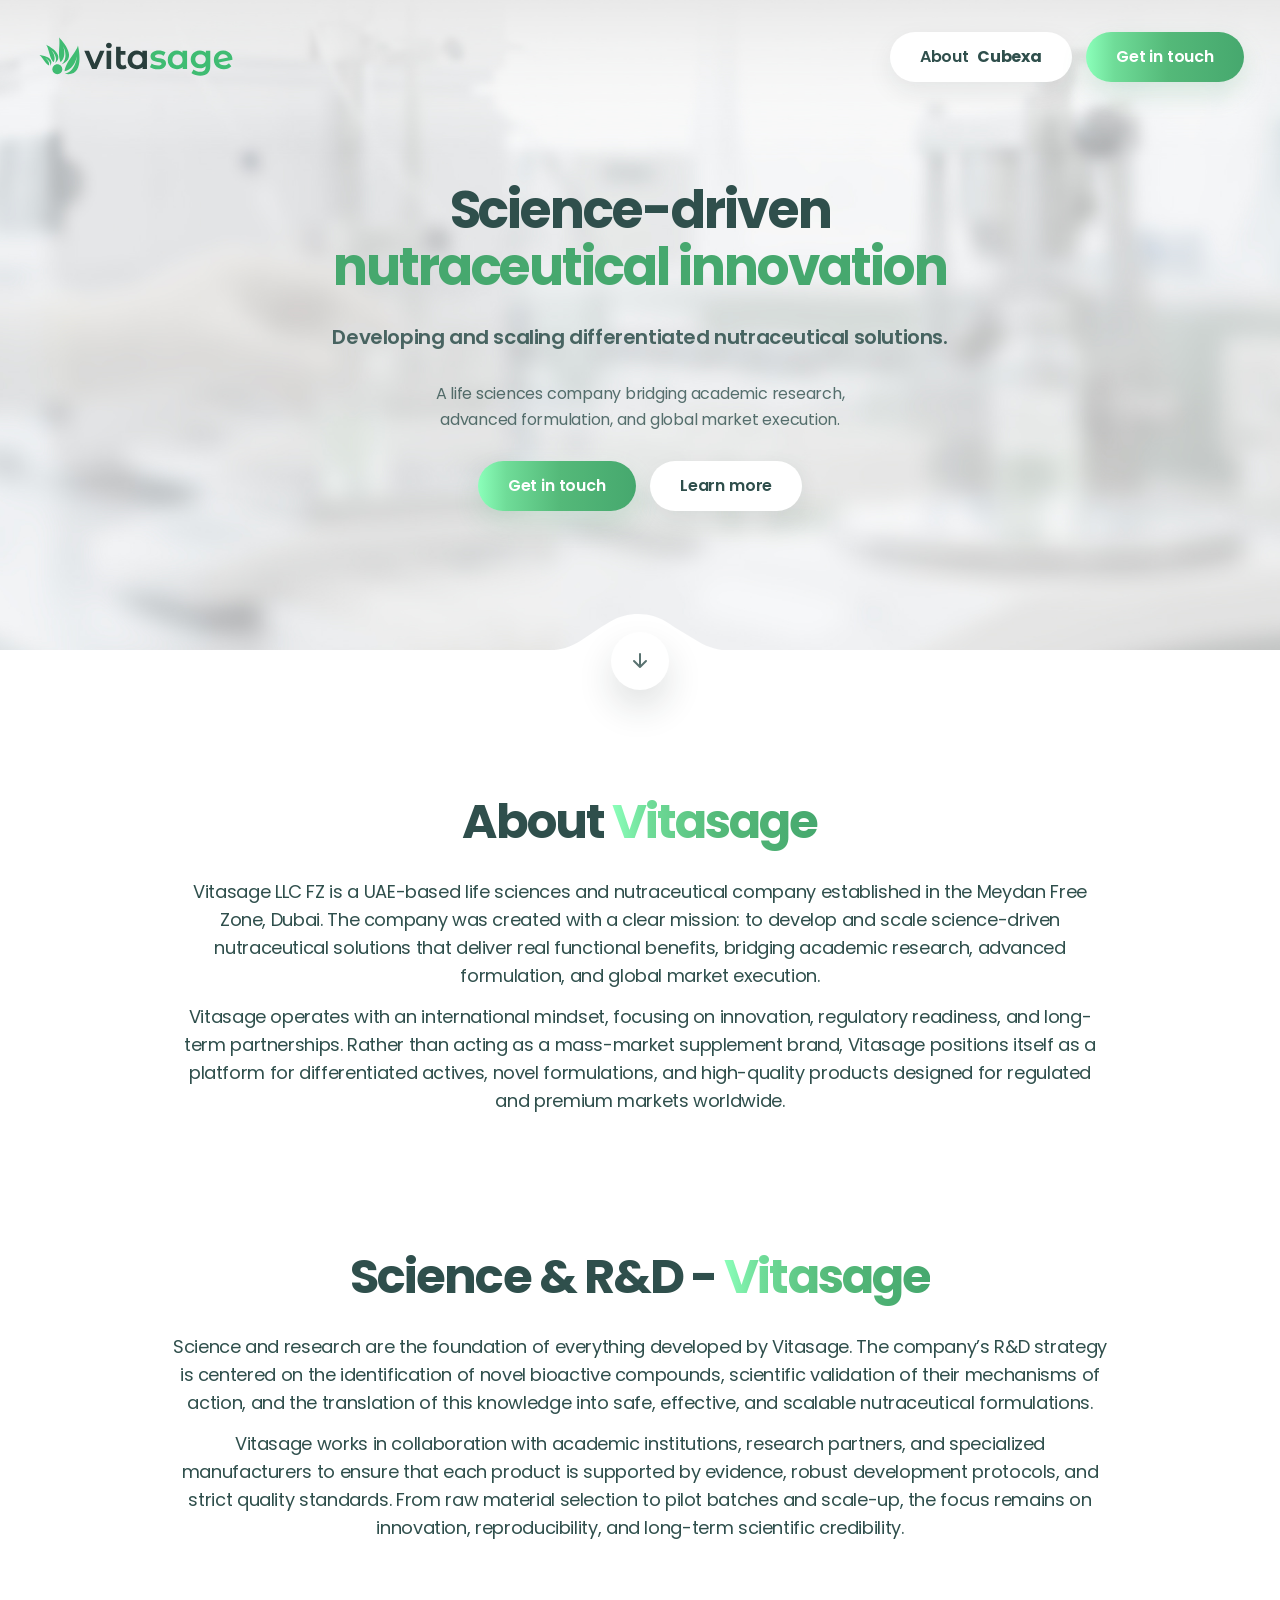
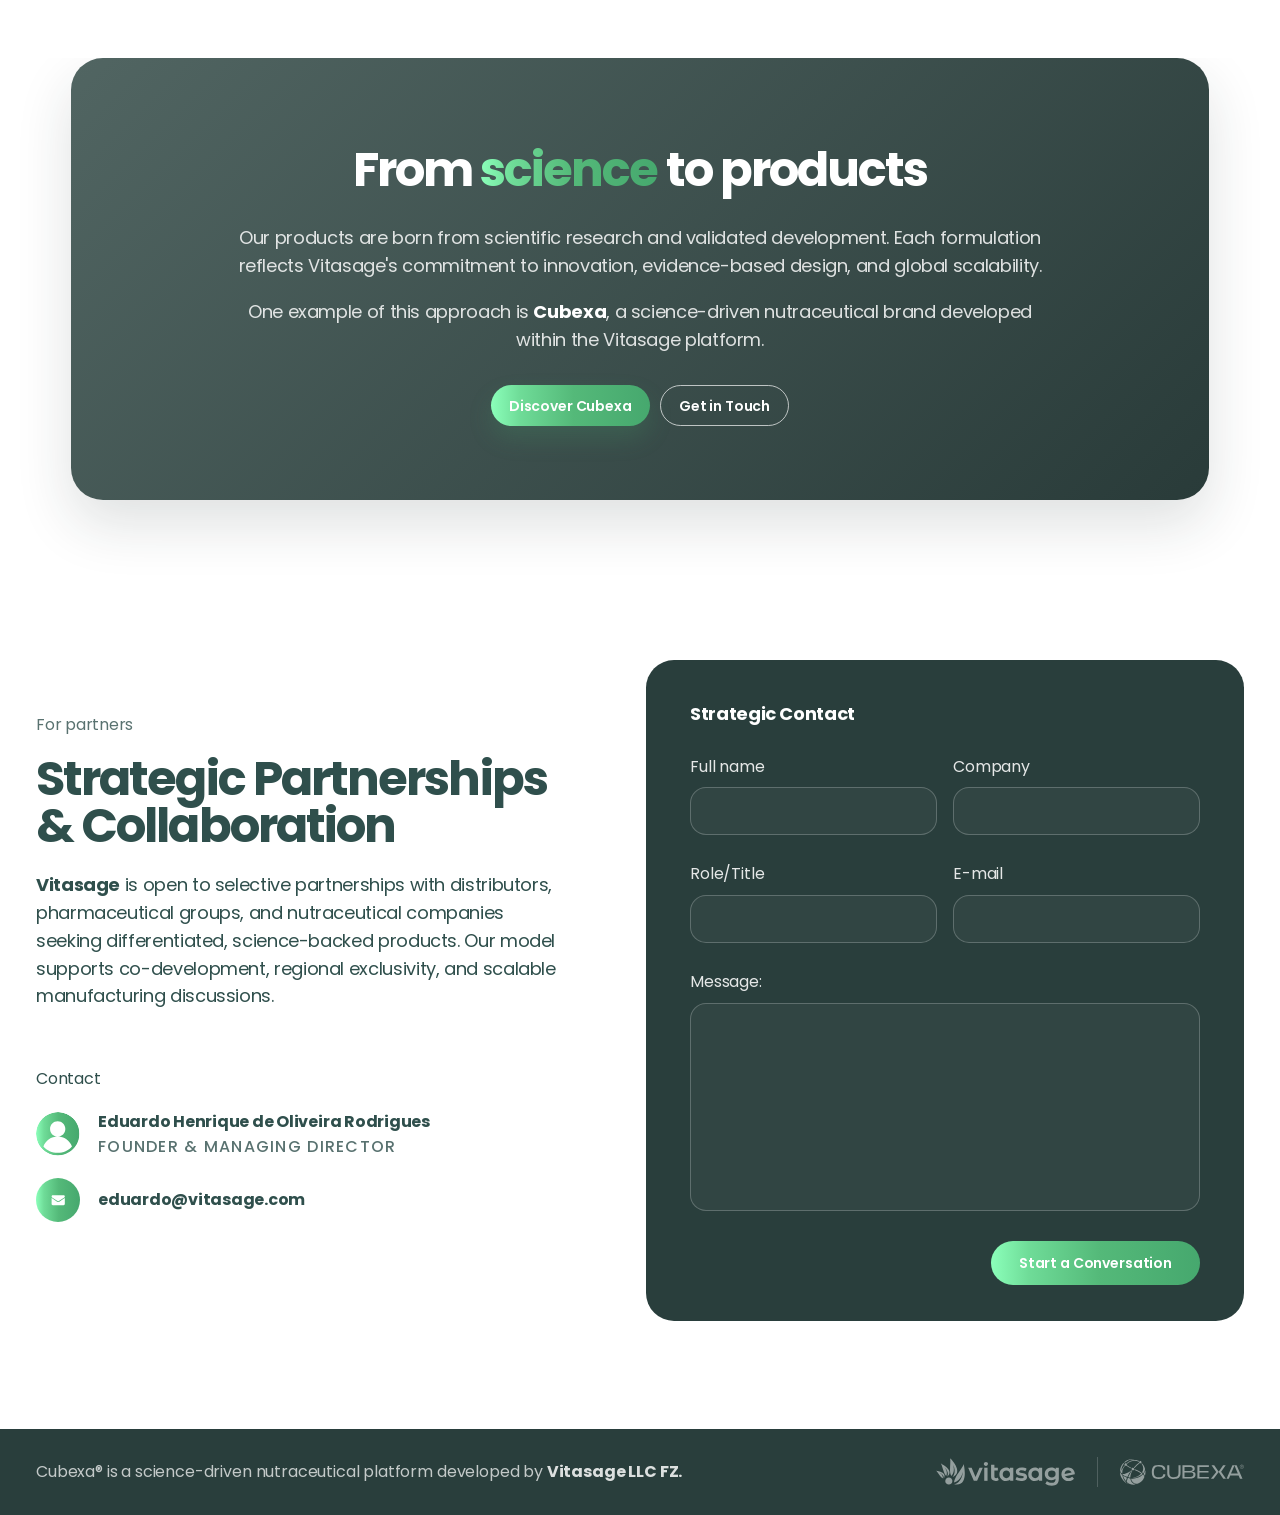
==== index2.html @ df8a6ce2 "primeiro commit" ====
<!DOCTYPE html>
<html lang="en">
  <head>
    <meta charset="UTF-8" />
    <meta name="viewport" content="width=device-width, initial-scale=1.0" />
    <title>Vitasage | Science-driven nutraceutical innovation</title>
    <link rel="preconnect" href="https://fonts.googleapis.com" />
    <link rel="preconnect" href="https://fonts.gstatic.com" crossorigin />
    <link
      href="https://fonts.googleapis.com/css2?family=Poppins:wght@400;500;600;700&display=swap"
      rel="stylesheet"
    />
    <link rel="icon" type="image/png" href="IMG/favicon.png" />
    <link rel="stylesheet" href="styles2.css" />
  </head>
  <body>
    <header class="site-header container">
      <a class="brand" href="#" aria-label="Vitasage home">
        <img src="IMG/logo-vita-sage.svg" alt="Vitasage logo" />
      </a>

      <nav class="header-actions" aria-label="Primary navigation">
        <a class="button-pill button-pill--ghost" href="index.html">
          About&nbsp;<strong class="button-pill__strong--inline">Cubexa</strong>
        </a>
        <a class="button-pill button-pill--solid" href="#contact">Get in touch</a>
      </nav>
    </header>

    <main>
      <section class="hero-section" aria-labelledby="hero-title">
        <div class="hero-section__backdrop" aria-hidden="true"></div>

        <div class="hero-content container">
          <div class="hero-copy">
            <h1 class="hero-title" id="hero-title">
              <span class="hero-title__line">Science-driven</span>
              <span class="hero-title__line hero-title__line--gradient">
                nutraceutical innovation
              </span>
            </h1>

            <p class="hero-description">
              Developing and scaling differentiated nutraceutical solutions.
            </p>

            <p class="hero-secondary">
              A life sciences company bridging academic research,
              <br class="hero-secondary__break" />
              advanced formulation, and global market execution.
            </p>

            <div class="hero-actions">
              <a class="button-pill button-pill--solid" href="#contact">
                Get in touch
              </a>
              <a class="button-pill button-pill--ghost" href="#about">
                Learn more
              </a>
            </div>
          </div>
        </div>

      </section>

      <section class="about-section" id="about" aria-labelledby="about-title">
        <div class="hero-divider" aria-hidden="true">
          <div class="hero-divider__circle">
            <svg
              class="hero-divider__arrow"
              viewBox="0 0 24 24"
              fill="none"
              xmlns="http://www.w3.org/2000/svg"
            >
              <path
                d="M12 5V18M12 18L6 12M12 18L18 12"
                stroke="currentColor"
                stroke-width="2"
                stroke-linecap="round"
                stroke-linejoin="round"
              />
            </svg>
          </div>
        </div>

        <div class="about-section__inner container">
          <article class="about-section__group">
            <h2 class="section-title" id="about-title">
              About <span class="text-gradient">Vitasage</span>
            </h2>

            <div class="section-copy">
              <p>
                Vitasage LLC FZ is a UAE-based life sciences and nutraceutical
                company established in the Meydan Free Zone, Dubai. The company
                was created with a clear mission: to develop and scale
                science-driven nutraceutical solutions that deliver real
                functional benefits, bridging academic research, advanced
                formulation, and global market execution.
              </p>

              <p>
                Vitasage operates with an international mindset, focusing on
                innovation, regulatory readiness, and long-term partnerships.
                Rather than acting as a mass-market supplement brand, Vitasage
                positions itself as a platform for differentiated actives,
                novel formulations, and high-quality products designed for
                regulated and premium markets worldwide.
              </p>
            </div>
          </article>

          <article
            class="about-section__group"
            id="learn-more"
            aria-labelledby="science-title"
          >
            <h2 class="section-title" id="science-title">
              Science &amp; R&amp;D - <span class="text-gradient">Vitasage</span>
            </h2>

            <div class="section-copy">
              <p>
                Science and research are the foundation of everything developed
                by Vitasage. The company’s R&amp;D strategy is centered on the
                identification of novel bioactive compounds, scientific
                validation of their mechanisms of action, and the translation
                of this knowledge into safe, effective, and scalable
                nutraceutical formulations.
              </p>

              <p>
                Vitasage works in collaboration with academic institutions,
                research partners, and specialized manufacturers to ensure that
                each product is supported by evidence, robust development
                protocols, and strict quality standards. From raw material
                selection to pilot batches and scale-up, the focus remains on
                innovation, reproducibility, and long-term scientific
                credibility.
              </p>
            </div>
          </article>
        </div>
      </section>

      <section class="products-section" aria-labelledby="products-title">
        <div class="products-section__inner container">
          <article class="products-card">
            <h2 class="products-card__title" id="products-title">
              From <span class="text-gradient">science</span> to products
            </h2>

            <div class="products-card__copy">
              <p>
                Our products are born from scientific research and validated
                development. Each formulation reflects Vitasage's commitment to
                innovation, evidence-based design, and global scalability.
              </p>

              <p>
                One example of this approach is <strong>Cubexa</strong>, a
                science-driven nutraceutical brand developed within the
                Vitasage platform.
              </p>
            </div>

            <div class="products-card__actions">
              <a
                class="button-pill button-pill--card-solid"
                href="index.html"
              >
                Discover Cubexa
              </a>
              <a class="button-pill button-pill--card-outline" href="#contact">
                Get in Touch
              </a>
            </div>
          </article>
        </div>
      </section>

      <section class="contact2-section" id="contact" aria-labelledby="contact2-title">
        <div class="contact2-grid container">
          <div class="contact2-copy">
            <p class="contact2-tagline">For partners</p>

            <h2 class="contact2-title" id="contact2-title">
              Strategic Partnerships
              <br />
              &amp; Collaboration
            </h2>

            <p class="contact2-description">
              <strong>Vitasage</strong> is open to selective partnerships with
              distributors, pharmaceutical groups, and nutraceutical companies
              seeking differentiated, science-backed products. Our model
              supports co-development, regional exclusivity, and scalable
              manufacturing discussions.
            </p>

            <div class="contact2-details">
              <p class="contact2-label">Contact</p>

              <div class="contact2-detail">
                <span
                  class="contact2-detail__icon contact2-detail__icon--person"
                  aria-hidden="true"
                ></span>

                <div class="contact2-detail__content">
                  <strong>Eduardo Henrique de Oliveira Rodrigues</strong>
                  <span>Founder &amp; Managing Director</span>
                </div>
              </div>

              <div class="contact2-detail">
                <span
                  class="contact2-detail__icon contact2-detail__icon--mail"
                  aria-hidden="true"
                ></span>

                <div class="contact2-detail__content">
                  <strong>eduardo@vitasage.com</strong>
                </div>
              </div>
            </div>
          </div>

          <article class="contact2-card">
            <h3 class="contact2-card__title">Strategic Contact</h3>

            <form class="contact2-form" action="#" method="post">
              <div class="contact2-form__field">
                <label for="contact2-full-name">Full name</label>
                <input
                  id="contact2-full-name"
                  name="full-name"
                  type="text"
                />
              </div>

              <div class="contact2-form__field">
                <label for="contact2-company">Company</label>
                <input id="contact2-company" name="company" type="text" />
              </div>

              <div class="contact2-form__field">
                <label for="contact2-role">Role/Title</label>
                <input id="contact2-role" name="role" type="text" />
              </div>

              <div class="contact2-form__field">
                <label for="contact2-email">E-mail</label>
                <input id="contact2-email" name="email" type="email" />
              </div>

              <div class="contact2-form__field contact2-form__field--full">
                <label for="contact2-message">Message:</label>
                <textarea id="contact2-message" name="message"></textarea>
              </div>

              <div class="contact2-form__actions">
                <button class="contact2-form__button" type="submit">
                  Start a Conversation
                </button>
              </div>
            </form>
          </article>
        </div>
      </section>
    </main>

    <footer class="footer2-section">
      <div class="footer2-inner container">
        <p class="footer2-copy">
          Cubexa&reg; is a science-driven nutraceutical platform developed by
          <strong>Vitasage LLC FZ.</strong>
        </p>

        <div class="footer2-logos" aria-label="Brand logos">
          <img
            src="IMG/logo-footer1.svg"
            alt="Vitasage logo"
            class="footer2-logo footer2-logo--vitasage"
          />
          <span class="footer2-logos__divider" aria-hidden="true"></span>
          <img
            src="IMG/logo-footer2.svg"
            alt="Cubexa logo"
            class="footer2-logo footer2-logo--cubexa"
          />
        </div>
      </div>
    </footer>
  </body>
</html>
---- styles2.css ----
:root {
  --font-base: "Poppins", sans-serif;
  --hero-gradient: linear-gradient(
    90deg,
    #8bffba 0%,
    #6fdc98 18%,
    #54b979 52%,
    #46a86e 100%
  );
  --color-bg: #f7f7f3;
  --color-surface: rgba(255, 255, 255, 0.94);
  --color-surface-strong: #ffffff;
  --color-text: #2f4f4c;
  --color-text-muted: rgba(47, 79, 76, 0.86);
  --color-text-soft: rgba(47, 79, 76, 0.8);
  --color-border: #dde2dd;
  --color-shadow: rgba(27, 43, 40, 0.14);
  --size-title: 52px;
  --size-section-title: 48px;
  --size-section-copy: 18px;
  --size-card-title: 48px;
  --size-card-copy: 18px;
  --size-card-button: 14px;
  --size-contact-title: 48px;
  --size-contact-copy: 18px;
  --size-contact-tagline: 16px;
  --size-footer-copy: 16px;
  --size-body-lg: 20px;
  --size-body-sm: 16px;
  --size-button: 16px;
  --section-copy-width: 940px;
  --section-gap: 136px;
  --card-copy-width: 820px;
  --card-radius: 32px;
  --container-width: 1440px;
  --radius-pill: 999px;
  --shadow-focus: 0 0 0 4px rgba(139, 255, 186, 0.28);
}

*,
*::before,
*::after {
  box-sizing: border-box;
}

html {
  scroll-behavior: smooth;
}

body {
  margin: 0;
  min-width: 320px;
  background: var(--color-bg);
  color: var(--color-text);
  font-family: var(--font-base);
  text-rendering: optimizeLegibility;
}

img {
  display: block;
  max-width: 100%;
}

a {
  color: inherit;
  text-decoration: none;
}

h1,
h2,
p {
  margin: 0;
}

.container {
  width: min(var(--container-width), calc(100% - 72px));
  margin: 0 auto;
}

.site-header {
  position: absolute;
  inset: 0 0 auto;
  z-index: 3;
  display: flex;
  align-items: center;
  justify-content: space-between;
  gap: 32px;
  padding-top: 32px;
}

.brand {
  display: inline-flex;
  align-items: center;
  flex-shrink: 0;
}

.brand img {
  width: 200px;
  height: auto;
}

.header-actions,
.hero-actions {
  display: flex;
  align-items: center;
  gap: 14px;
}

.button-pill {
  display: inline-flex;
  align-items: center;
  justify-content: center;
  min-height: 50px;
  padding: 0 30px;
  border: 1.5px solid transparent;
  border-radius: var(--radius-pill);
  overflow: hidden;
  font-size: var(--size-button);
  font-weight: 600;
  line-height: 1;
  letter-spacing: -0.01em;
  transition:
    transform 180ms ease,
    box-shadow 180ms ease,
    border-color 180ms ease,
    background-color 180ms ease;
}

.button-pill strong {
  margin-left: 0.25em;
  font-weight: 700;
}

.button-pill__strong--inline {
  margin-left: 0;
}

.button-pill:hover {
  transform: translateY(-1px);
}

.button-pill:focus-visible,
.brand:focus-visible {
  outline: none;
  box-shadow: var(--shadow-focus);
}

.button-pill--ghost {
  background: var(--color-surface-strong);
  border: none;
  color: var(--color-text);
  box-shadow: 0 10px 26px rgba(27, 43, 40, 0.08);
}

.button-pill--solid {
  border: none;
  background: var(--hero-gradient);
  color: #ffffff;
  box-shadow: 0 12px 26px rgba(70, 168, 110, 0.18);
}

.text-gradient {
  background: var(--hero-gradient);
  background-clip: text;
  -webkit-background-clip: text;
  color: transparent;
  -webkit-text-fill-color: transparent;
}

.hero-title__line--gradient {
  color: #46a86e;
  -webkit-text-fill-color: #46a86e;
}

.hero-section {
  position: relative;
  display: flex;
  align-items: center;
  height: min(100vh, 650px);
  max-height: 650px;
  padding: 156px 0 112px;
  overflow: hidden;
  isolation: isolate;
  background: var(--color-bg);
}

.hero-section__backdrop {
  position: absolute;
  inset: 0;
  z-index: 0;
  background: url("IMG/bg-hero-2.jpg") center center / cover no-repeat;
  transform: scale(1.02);
}

.hero-content {
  width: 100%;
  position: relative;
  z-index: 1;
  display: grid;
  place-items: center;
}

.hero-copy {
  width: min(100%, 860px);
  display: grid;
  justify-items: center;
  gap: 28px;
  text-align: center;
}

.hero-title {
  display: grid;
  gap: 4px;
  font-size: var(--size-title);
  font-weight: 700;
  line-height: 1.03;
  letter-spacing: -0.04em;
  color: var(--color-text);
}

.hero-title__line {
  display: block;
}

.hero-description {
  max-width: 760px;
  font-size: var(--size-body-lg);
  font-weight: 600;
  line-height: 1.55;
  letter-spacing: -0.02em;
  color: var(--color-text-muted);
}

.hero-secondary {
  max-width: 720px;
  font-size: var(--size-body-sm);
  font-weight: 400;
  line-height: 1.65;
  letter-spacing: -0.015em;
  color: var(--color-text-soft);
}

.hero-secondary__break {
  display: inline;
}

.hero-divider {
  position: absolute;
  top: 0;
  left: 50%;
  width: 234px;
  height: 110px;
  z-index: 2;
  background: url("IMG/divider.svg") center / 100% 100% no-repeat;
  transform: translateX(-50%) translateY(-46px);
  pointer-events: none;
}

.hero-divider__circle {
  position: absolute;
  top: 28px;
  left: 50%;
  display: grid;
  place-items: center;
  width: 58px;
  height: 58px;
  border-radius: 50%;
  background: var(--color-surface-strong);
  color: rgba(47, 79, 76, 0.8);
  box-shadow: 0 18px 36px rgba(27, 43, 40, 0.14);
  transform: translateX(-50%);
  animation: hero-divider-float 3.6s ease-in-out infinite;
  pointer-events: auto;
}

.hero-divider__arrow {
  width: 24px;
  height: 24px;
  animation: hero-divider-arrow 3.6s ease-in-out infinite;
}

@keyframes hero-divider-float {
  0%,
  100% {
    transform: translateX(-50%) translateY(0);
    box-shadow: 0 14px 34px rgba(27, 43, 40, 0.12);
  }

  50% {
    transform: translateX(-50%) translateY(4px);
    box-shadow: 0 18px 38px rgba(27, 43, 40, 0.16);
  }
}

@keyframes hero-divider-arrow {
  0%,
  100% {
    transform: translateY(0);
    opacity: 1;
  }

  50% {
    transform: translateY(2px);
    opacity: 0.84;
  }
}

@media (prefers-reduced-motion: reduce) {
  .hero-divider__circle,
  .hero-divider__arrow {
    animation: none;
  }
}

.about-section {
  position: relative;
  background: #ffffff;
}

.about-section__inner {
  display: grid;
  gap: var(--section-gap);
  padding-top: 146px;
  padding-bottom: 116px;
}

.about-section__group {
  display: grid;
  justify-items: center;
  gap: 30px;
  text-align: center;
}

.section-title {
  font-size: var(--size-section-title);
  font-weight: 700;
  line-height: 1.08;
  letter-spacing: -0.04em;
  color: var(--color-text);
}

.section-copy {
  width: min(100%, var(--section-copy-width));
  display: grid;
  gap: 14px;
}

.section-copy p {
  font-size: var(--size-section-copy);
  font-weight: 400;
  line-height: 1.55;
  letter-spacing: -0.02em;
  color: var(--color-text);
}

.products-section {
  background: #ffffff;
  padding: 0 0 120px;
}

.products-section__inner {
  display: flex;
  justify-content: center;
}

.products-card {
  width: min(100%, 1138px);
  display: grid;
  justify-items: center;
  gap: 28px;
  padding: 86px 72px 74px;
  border-radius: var(--card-radius);
  background: linear-gradient(135deg, #516562 0%, #293b39 100%);
  box-shadow: 0 24px 56px rgba(27, 43, 40, 0.14);
  text-align: center;
}

.products-card__title {
  font-size: var(--size-card-title);
  font-weight: 700;
  line-height: 1.08;
  letter-spacing: -0.04em;
  color: #ffffff;
}

.products-card__copy {
  width: min(100%, var(--card-copy-width));
  display: grid;
  gap: 18px;
}

.products-card__copy p {
  font-size: var(--size-card-copy);
  font-weight: 400;
  line-height: 1.55;
  letter-spacing: -0.02em;
  color: rgba(255, 255, 255, 0.84);
}

.products-card__copy strong {
  font-weight: 700;
  color: #ffffff;
}

.products-card__actions {
  display: flex;
  align-items: center;
  justify-content: center;
  gap: 10px;
  margin-top: 4px;
}

.button-pill--card-solid,
.button-pill--card-outline {
  min-height: 41px;
  padding: 0 18px;
  font-size: var(--size-card-button);
  font-weight: 600;
}

.button-pill--card-solid {
  border: none;
  background: var(--hero-gradient);
  color: #ffffff;
  box-shadow: 0 12px 24px rgba(70, 168, 110, 0.2);
}

.button-pill--card-outline {
  border: 1px solid rgba(255, 255, 255, 0.68);
  background: transparent;
  color: #ffffff;
  box-shadow: none;
}

.contact2-section {
  background: #ffffff;
  padding: 40px 0 0;
}

.contact2-grid {
  display: grid;
  grid-template-columns: minmax(340px, 0.9fr) minmax(420px, 1fr);
  align-items: start;
  gap: 72px;
  padding-bottom: 108px;
}

.contact2-copy {
  max-width: 560px;
  padding-top: 54px;
}

.contact2-tagline {
  margin-bottom: 18px;
  color: var(--color-text-soft);
  font-size: var(--size-contact-tagline);
  font-weight: 400;
  line-height: 1.4;
  letter-spacing: -0.015em;
}

.contact2-title {
  color: var(--color-text);
  font-size: var(--size-contact-title);
  font-weight: 700;
  line-height: 0.98;
  letter-spacing: -0.04em;
}

.contact2-description {
  margin-top: 22px;
  font-size: var(--size-contact-copy);
  font-weight: 400;
  line-height: 1.55;
  letter-spacing: -0.02em;
  color: var(--color-text);
}

.contact2-description strong {
  font-weight: 700;
}

.contact2-details {
  display: grid;
  gap: 20px;
  margin-top: 58px;
}

.contact2-label {
  color: var(--color-text);
  font-size: var(--size-contact-tagline);
  font-weight: 400;
  line-height: 1.4;
  letter-spacing: -0.015em;
}

.contact2-detail {
  display: flex;
  align-items: center;
  gap: 18px;
}

.contact2-detail__icon {
  position: relative;
  width: 44px;
  height: 44px;
  flex: 0 0 auto;
  border-radius: 50%;
  background: var(--hero-gradient);
  mask-position: center;
  mask-repeat: no-repeat;
  mask-size: contain;
  -webkit-mask-position: center;
  -webkit-mask-repeat: no-repeat;
  -webkit-mask-size: contain;
}

.contact2-detail__icon--person {
  mask-image: url("IMG/icon5.svg");
  -webkit-mask-image: url("IMG/icon5.svg");
}

.contact2-detail__icon--mail {
  mask-image: none;
  -webkit-mask-image: none;
}

.contact2-detail__icon--mail::before {
  content: "";
  position: absolute;
  inset: 9px;
  background: #ffffff;
  mask-image: url("data:image/svg+xml,%3Csvg xmlns='http://www.w3.org/2000/svg' viewBox='0 0 42 42'%3E%3Cpath d='M32.0117 27.3691C32.0117 28.4449 31.1422 29.334 30.0469 29.334H12.6348C11.559 29.334 10.6699 28.4645 10.6699 27.3691V17.8154C10.7162 17.8501 10.764 17.8837 10.8125 17.916L19.5576 23.7471C20.0885 24.1009 20.7052 24.2881 21.3408 24.2881C21.9767 24.2881 22.594 24.101 23.125 23.7471L31.8701 17.916C31.9185 17.8838 31.9655 17.85 32.0117 17.8154V27.3691ZM30.0479 13.3496C31.1307 13.3496 32.0116 14.2306 32.0117 15.3135C32.0117 15.9432 31.7 16.5273 31.1768 16.876L22.4307 22.7061C22.0996 22.9267 21.7202 23.0371 21.3408 23.0371C20.9615 23.0371 20.582 22.9267 20.251 22.7061L11.5059 16.876C10.9826 16.5273 10.6699 15.9433 10.6699 15.3145C10.67 14.2306 11.551 13.3497 12.6338 13.3496H30.0479Z' fill='black'/%3E%3C/svg%3E");
  mask-position: center;
  mask-repeat: no-repeat;
  mask-size: contain;
  -webkit-mask-image: url("data:image/svg+xml,%3Csvg xmlns='http://www.w3.org/2000/svg' viewBox='0 0 42 42'%3E%3Cpath d='M32.0117 27.3691C32.0117 28.4449 31.1422 29.334 30.0469 29.334H12.6348C11.559 29.334 10.6699 28.4645 10.6699 27.3691V17.8154C10.7162 17.8501 10.764 17.8837 10.8125 17.916L19.5576 23.7471C20.0885 24.1009 20.7052 24.2881 21.3408 24.2881C21.9767 24.2881 22.594 24.101 23.125 23.7471L31.8701 17.916C31.9185 17.8838 31.9655 17.85 32.0117 17.8154V27.3691ZM30.0479 13.3496C31.1307 13.3496 32.0116 14.2306 32.0117 15.3135C32.0117 15.9432 31.7 16.5273 31.1768 16.876L22.4307 22.7061C22.0996 22.9267 21.7202 23.0371 21.3408 23.0371C20.9615 23.0371 20.582 22.9267 20.251 22.7061L11.5059 16.876C10.9826 16.5273 10.6699 15.9433 10.6699 15.3145C10.67 14.2306 11.551 13.3497 12.6338 13.3496H30.0479Z' fill='black'/%3E%3C/svg%3E");
  -webkit-mask-position: center;
  -webkit-mask-repeat: no-repeat;
  -webkit-mask-size: contain;
}

.contact2-detail__content {
  display: grid;
  gap: 4px;
}

.contact2-detail__content strong {
  color: var(--color-text);
  font-size: 16px;
  font-weight: 700;
  line-height: 1.35;
  letter-spacing: -0.015em;
}

.contact2-detail__content span {
  color: var(--color-text-soft);
  font-size: 16px;
  font-weight: 500;
  line-height: 1.35;
  letter-spacing: 0.08em;
  text-transform: uppercase;
}

.contact2-card {
  border-radius: 28px;
  background: #293e3c;
  padding: 42px 44px 36px;
}

.contact2-card__title {
  margin: 0;
  color: #ffffff;
  font-size: 18px;
  font-weight: 700;
  line-height: 1.3;
  letter-spacing: -0.02em;
}

.contact2-form {
  display: grid;
  grid-template-columns: repeat(2, minmax(0, 1fr));
  gap: 28px 16px;
  margin-top: 30px;
}

.contact2-form__field {
  display: flex;
  flex-direction: column;
}

.contact2-form__field--full {
  grid-column: 1 / -1;
}

.contact2-form label {
  margin-bottom: 10px;
  color: rgba(255, 255, 255, 0.88);
  font-size: 16px;
  font-weight: 400;
  line-height: 1.35;
  letter-spacing: -0.01em;
}

.contact2-form input,
.contact2-form textarea {
  width: 100%;
  border: 1px solid rgba(255, 255, 255, 0.22);
  border-radius: 16px;
  background: rgba(255, 255, 255, 0.04);
  color: #ffffff;
  font-family: var(--font-base);
  font-size: 17px;
  line-height: 1.4;
  transition:
    border-color 180ms ease,
    box-shadow 180ms ease,
    background-color 180ms ease;
}

.contact2-form input {
  min-height: 48px;
  padding: 0 16px;
}

.contact2-form textarea {
  min-height: 208px;
  padding: 16px;
  resize: none;
}

.contact2-form input::placeholder,
.contact2-form textarea::placeholder {
  color: rgba(255, 255, 255, 0.38);
}

.contact2-form input:focus-visible,
.contact2-form textarea:focus-visible {
  outline: none;
  border-color: rgba(255, 255, 255, 0.46);
  box-shadow: 0 0 0 4px rgba(139, 255, 186, 0.18);
}

.contact2-form__actions {
  grid-column: 1 / -1;
  display: flex;
  justify-content: flex-end;
  margin-top: 2px;
}

.contact2-form__button {
  display: inline-flex;
  align-items: center;
  justify-content: center;
  min-height: 44px;
  padding: 0 28px;
  border: 0;
  border-radius: var(--radius-pill);
  background: var(--hero-gradient);
  color: #ffffff;
  font-family: var(--font-base);
  font-size: 14px;
  font-weight: 600;
  line-height: 1;
  letter-spacing: -0.01em;
  transition:
    transform 180ms ease,
    box-shadow 180ms ease,
    filter 180ms ease;
}

.contact2-form__button:hover {
  transform: translateY(-1px);
  box-shadow: 0 12px 24px rgba(70, 168, 110, 0.2);
  filter: saturate(1.02);
}

.contact2-form__button:focus-visible {
  outline: none;
  box-shadow: var(--shadow-focus);
}

.footer2-section {
  background: #293e3c;
}

.footer2-inner {
  display: flex;
  align-items: center;
  justify-content: space-between;
  gap: 28px;
  padding-top: 28px;
  padding-bottom: 28px;
}

.footer2-copy {
  color: rgba(255, 255, 255, 0.72);
  font-size: var(--size-footer-copy);
  font-weight: 400;
  line-height: 1.5;
  letter-spacing: -0.01em;
}

.footer2-copy strong {
  font-weight: 700;
  color: rgba(255, 255, 255, 0.84);
}

.footer2-logos {
  display: flex;
  align-items: center;
  gap: 22px;
  flex-shrink: 0;
}

.footer2-logos__divider {
  width: 1px;
  height: 30px;
  background: rgba(255, 255, 255, 0.18);
}

.footer2-logo {
  height: 28px;
  width: auto;
}

.footer2-logo--cubexa {
  height: 26px;
}

@media (max-width: 960px) {
  .container {
    width: min(var(--container-width), calc(100% - 40px));
  }

  .site-header {
    padding-top: 24px;
  }

  .hero-section {
    padding-top: 132px;
  }

  .hero-title {
    font-size: 44px;
  }

  .about-section__inner {
    gap: 108px;
    padding-top: 132px;
    padding-bottom: 104px;
  }

  .section-title {
    font-size: 42px;
  }

  .products-section {
    padding-bottom: 104px;
  }

  .products-card {
    padding: 72px 48px 64px;
  }

  .products-card__title {
    font-size: 42px;
  }

  .contact2-grid {
    gap: 56px;
  }
}

@media (max-width: 720px) {
  .hero-section {
    align-items: flex-start;
    padding-top: 168px;
    padding-bottom: 72px;
  }

  .site-header {
    flex-direction: column;
    align-items: stretch;
    gap: 24px;
  }

  .brand {
    justify-content: center;
  }

  .header-actions {
    justify-content: center;
    flex-wrap: wrap;
    gap: 12px;
  }

  .hero-copy {
    gap: 26px;
  }

  .hero-title {
    gap: 8px;
    font-size: 36px;
  }

  .hero-description {
    font-size: 18px;
    line-height: 1.65;
    max-width: 28ch;
  }

  .hero-secondary {
    font-size: 15px;
    line-height: 1.72;
    max-width: 32ch;
  }

  .hero-secondary__break {
    display: none;
  }

  .hero-actions {
    width: 100%;
    flex-direction: column;
    gap: 16px;
    margin-top: 4px;
    margin-bottom: 18px;
  }

  .hero-actions .button-pill {
    width: 100%;
  }

  .hero-divider {
    width: 214px;
    height: 101px;
    transform: translateX(-50%) translateY(-42px);
  }

  .hero-divider__circle {
    top: 24px;
  }

  .about-section__inner {
    gap: 88px;
    padding-top: 118px;
    padding-bottom: 88px;
  }

  .about-section__group {
    gap: 24px;
  }

  .section-title {
    font-size: 32px;
  }

  .section-copy {
    gap: 12px;
  }

  .section-copy p {
    font-size: 16px;
    line-height: 1.6;
  }

  .products-section {
    padding-bottom: 88px;
  }

  .products-card {
    gap: 24px;
    padding: 52px 28px 44px;
    border-radius: 26px;
  }

  .products-card__title {
    font-size: 32px;
  }

  .products-card__copy {
    gap: 16px;
  }

  .products-card__copy p {
    font-size: 16px;
    line-height: 1.6;
  }

  .products-card__actions {
    width: 100%;
    flex-direction: column;
    gap: 14px;
  }

  .button-pill--card-solid,
  .button-pill--card-outline {
    width: 100%;
    min-height: 44px;
  }

  .contact2-grid {
    grid-template-columns: 1fr;
    gap: 40px;
    padding-bottom: 84px;
  }

  .contact2-copy {
    max-width: none;
    padding-top: 0;
  }

  .contact2-card {
    padding: 38px 34px 32px;
  }

  .contact2-title {
    font-size: 38px;
  }

  .contact2-form {
    grid-template-columns: 1fr;
    gap: 20px;
    margin-top: 24px;
  }

  .contact2-form textarea {
    min-height: 180px;
  }

  .footer2-inner {
    flex-direction: column;
    align-items: flex-start;
    padding-top: 24px;
    padding-bottom: 24px;
  }
}

@media (max-width: 480px) {
  .container {
    width: min(var(--container-width), calc(100% - 24px));
  }

  .brand img {
    width: 176px;
  }

  .site-header {
    gap: 26px;
  }

  .header-actions {
    display: grid;
    grid-template-columns: repeat(2, minmax(0, 1fr));
    gap: 14px;
  }

  .header-actions .button-pill {
    width: 100%;
    padding: 0 20px;
  }

  .hero-section {
    padding-top: 186px;
    padding-bottom: 76px;
  }

  .hero-copy {
    gap: 24px;
  }

  .hero-actions {
    margin-bottom: 28px;
  }

  .hero-description {
    font-size: 17px;
    max-width: 26ch;
  }

  .hero-secondary {
    max-width: 30ch;
  }

  .about-section__inner {
    gap: 72px;
    padding-top: 104px;
    padding-bottom: 76px;
  }

  .products-section {
    padding-bottom: 72px;
  }

  .products-card {
    padding: 44px 22px 38px;
    border-radius: 24px;
  }

  .contact2-section {
    padding-top: 24px;
  }

  .contact2-grid {
    gap: 32px;
    padding-bottom: 64px;
  }

  .contact2-description {
    margin-top: 18px;
    font-size: 16px;
  }

  .contact2-details {
    margin-top: 44px;
  }

  .contact2-card {
    border-radius: 20px;
    padding: 30px 24px 24px;
  }

  .contact2-card__title {
    font-size: 16px;
  }

  .contact2-form label {
    margin-bottom: 8px;
    font-size: 15px;
  }

  .contact2-form input,
  .contact2-form textarea {
    font-size: 16px;
  }

  .contact2-form input {
    min-height: 46px;
  }

  .contact2-form textarea {
    min-height: 156px;
  }

  .contact2-form__actions {
    justify-content: stretch;
  }

  .contact2-form__button {
    width: 100%;
  }

  .footer2-inner {
    gap: 18px;
  }

  .footer2-copy {
    font-size: 15px;
  }

  .footer2-logos {
    gap: 16px;
  }

  .footer2-logos__divider {
    height: 24px;
  }

  .footer2-logo {
    height: 24px;
  }
}
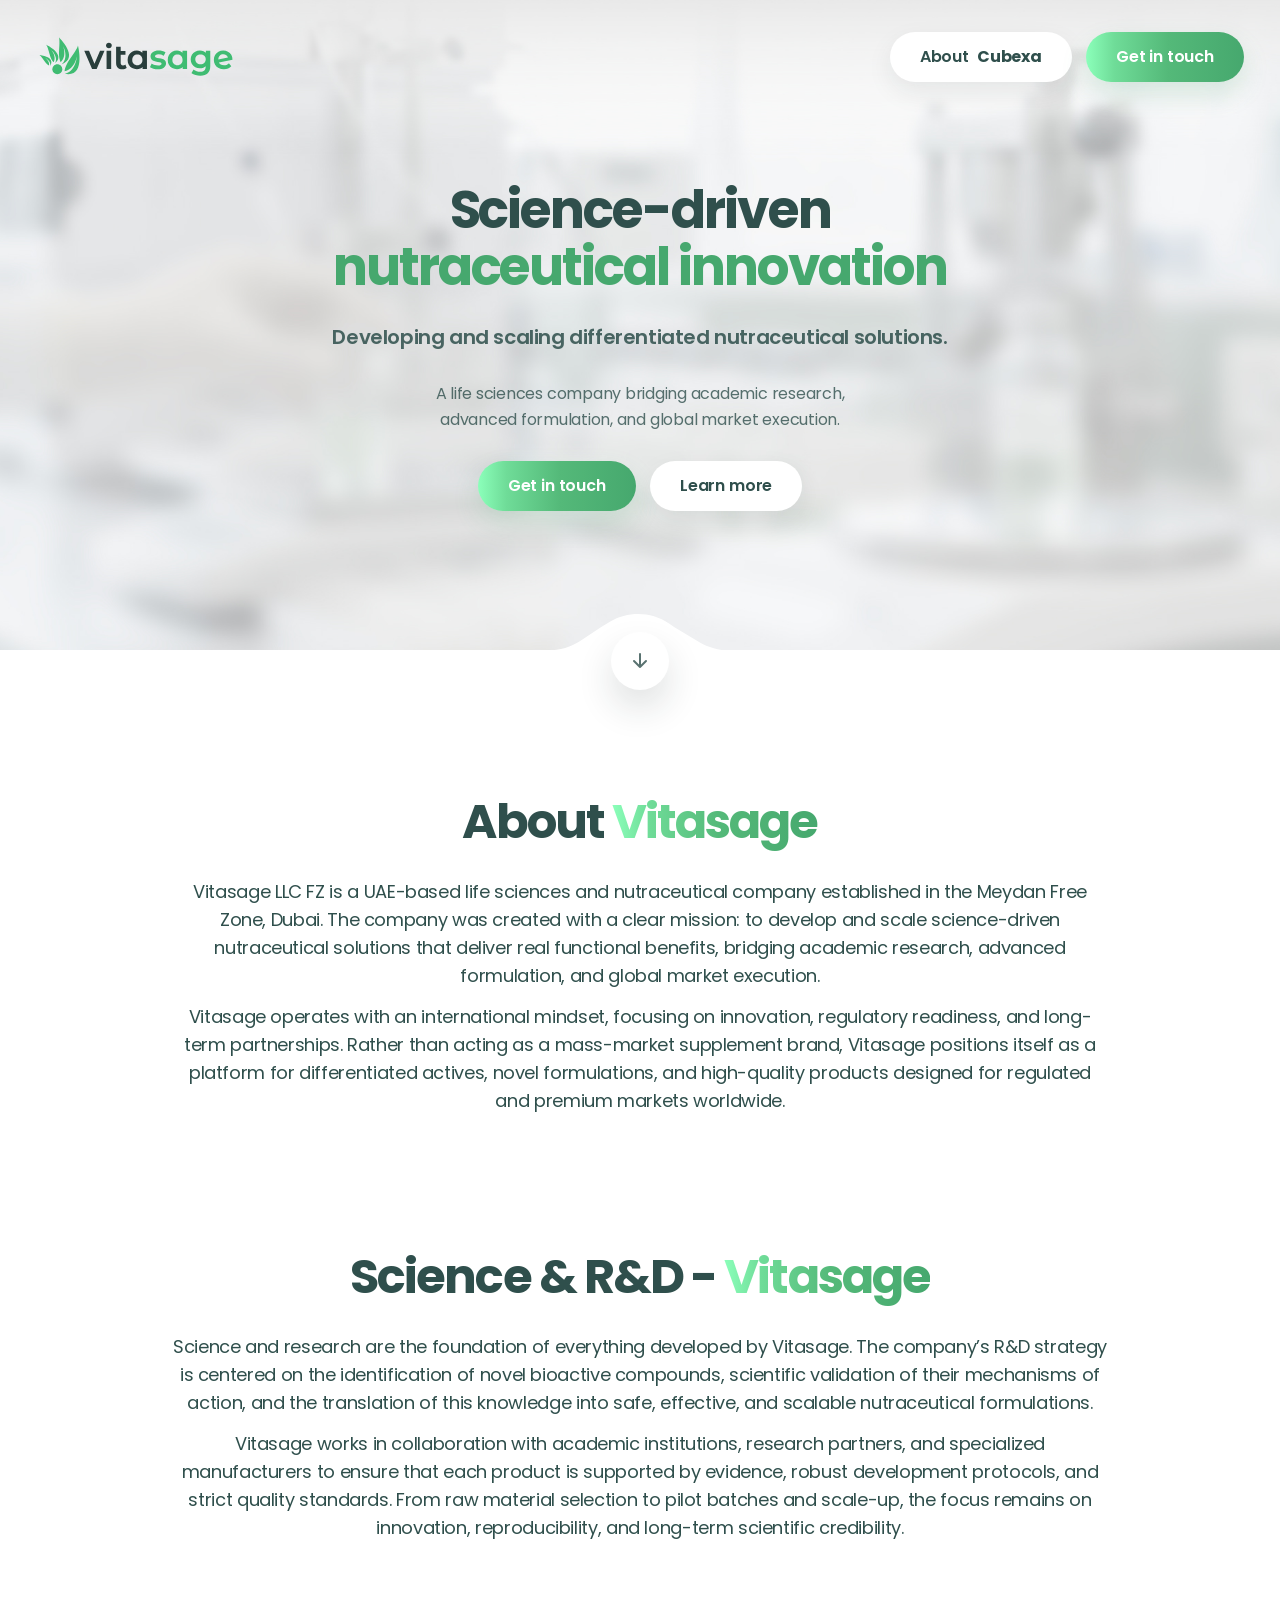
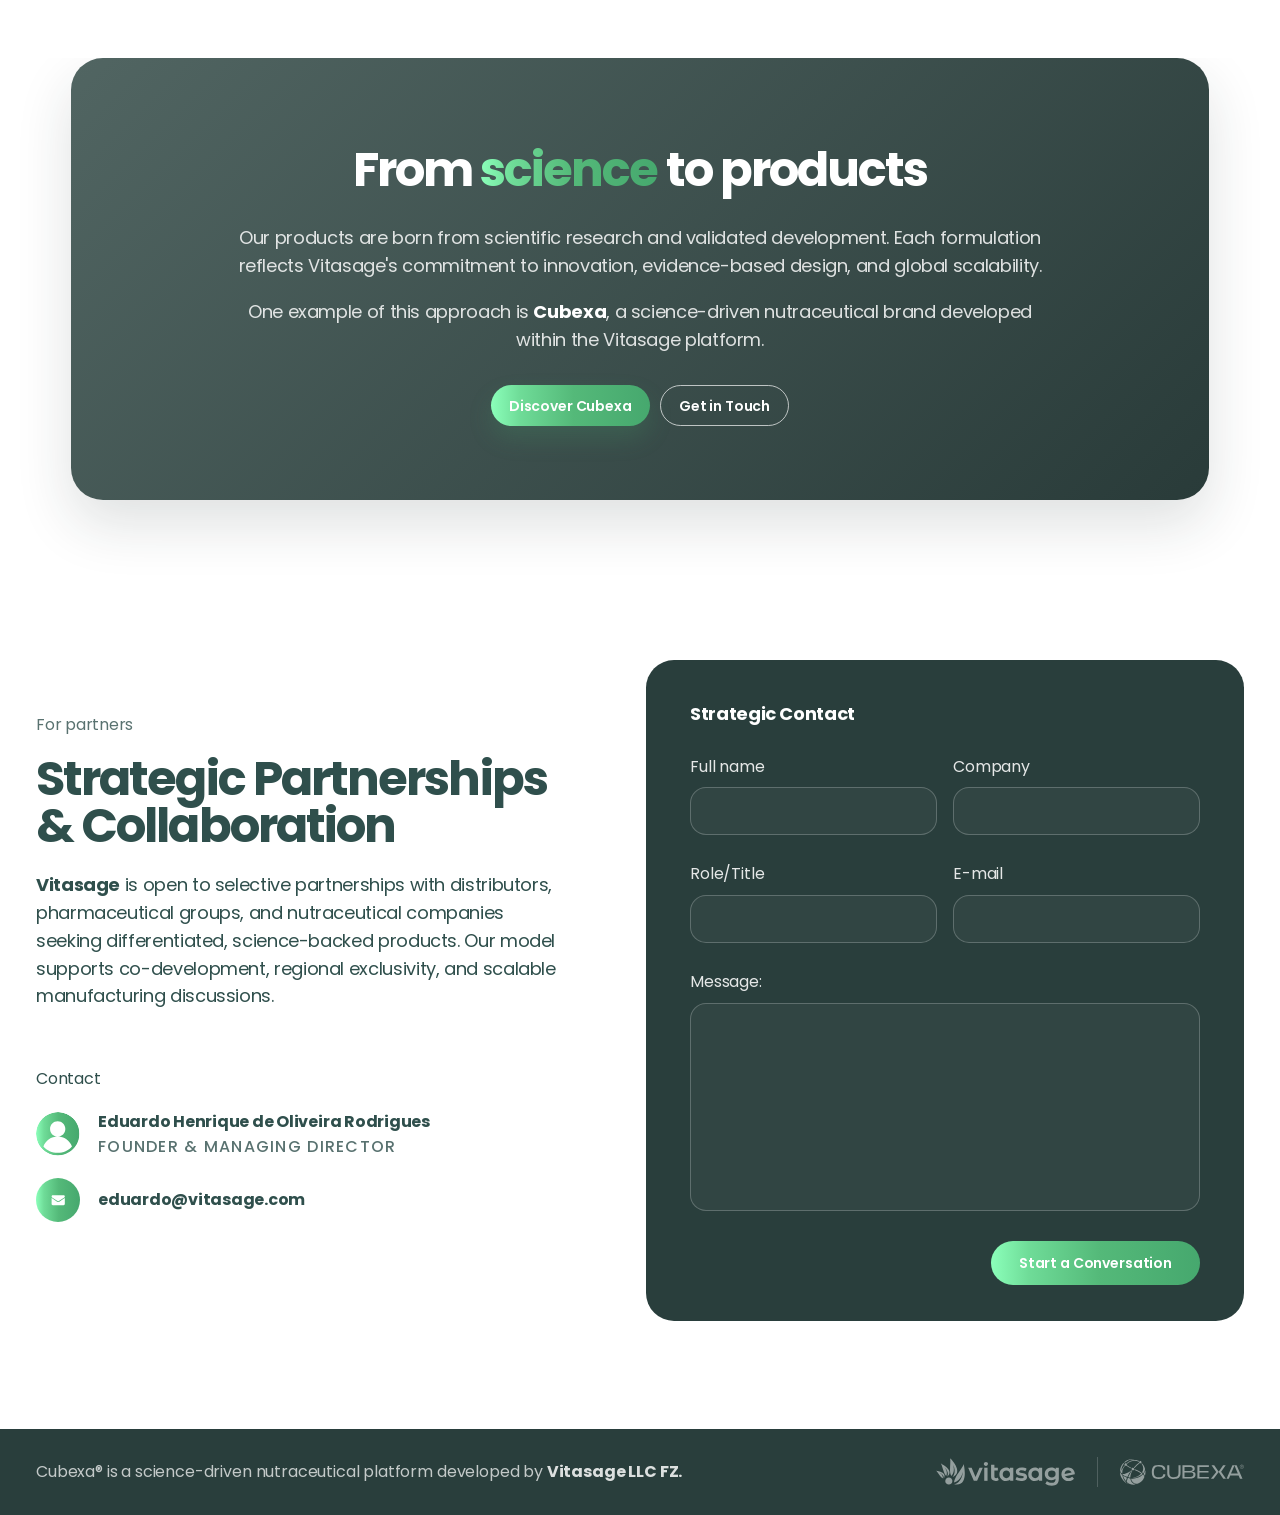
==== commit 790cc80a: "ajustes UI" ====
--- a/index2.html
+++ b/index2.html
@@ -65,6 +65,17 @@
 
       <section class="about-section" id="about" aria-labelledby="about-title">
         <div class="hero-divider" aria-hidden="true">
+          <svg
+            class="hero-divider__shape"
+            viewBox="0 0 234 110"
+            preserveAspectRatio="none"
+            xmlns="http://www.w3.org/2000/svg"
+          >
+            <path
+              d="M0 46.4089H24.9591C36.6972 46.4089 48.1738 42.9413 57.9479 36.4413L77.8521 23.2045L86.9134 17.8335C105.289 6.9417 128.293 7.60293 146.013 19.5323L151.467 23.2045L176.051 37.9362C185.303 43.4805 195.887 46.4089 206.673 46.4089H234V110H0V46.4089Z"
+              fill="currentColor"
+            />
+          </svg>
           <div class="hero-divider__circle">
             <svg
               class="hero-divider__arrow"
@@ -229,7 +240,13 @@
           <article class="contact2-card">
             <h3 class="contact2-card__title">Strategic Contact</h3>
 
-            <form class="contact2-form" action="#" method="post">
+            <form
+              class="contact2-form"
+              action="send.php"
+              method="post"
+              data-contact-form
+            >
+              <input type="hidden" name="source-page" value="Vitasage" />
               <div class="contact2-form__field">
                 <label for="contact2-full-name">Full name</label>
                 <input
@@ -260,10 +277,22 @@
               </div>
 
               <div class="contact2-form__actions">
-                <button class="contact2-form__button" type="submit">
+                <button
+                  class="contact2-form__button"
+                  type="submit"
+                  data-submit-button
+                >
                   Start a Conversation
                 </button>
               </div>
+
+              <p
+                class="form-status"
+                data-form-status
+                aria-live="polite"
+                aria-atomic="true"
+                hidden
+              ></p>
             </form>
           </article>
         </div>
@@ -278,19 +307,25 @@
         </p>
 
         <div class="footer2-logos" aria-label="Brand logos">
-          <img
-            src="IMG/logo-footer1.svg"
-            alt="Vitasage logo"
-            class="footer2-logo footer2-logo--vitasage"
-          />
+          <a class="footer2-logo-link" href="index2.html" aria-label="Go to Vitasage page">
+            <img
+              src="IMG/logo-footer1.svg"
+              alt="Vitasage logo"
+              class="footer2-logo footer2-logo--vitasage"
+            />
+          </a>
           <span class="footer2-logos__divider" aria-hidden="true"></span>
-          <img
-            src="IMG/logo-footer2.svg"
-            alt="Cubexa logo"
-            class="footer2-logo footer2-logo--cubexa"
-          />
+          <a class="footer2-logo-link" href="index.html" aria-label="Go to Cubexa page">
+            <img
+              src="IMG/logo-footer2.svg"
+              alt="Cubexa logo"
+              class="footer2-logo footer2-logo--cubexa"
+            />
+          </a>
         </div>
       </div>
     </footer>
+
+    <script src="contact-forms.js"></script>
   </body>
 </html>
--- a/styles2.css
+++ b/styles2.css
@@ -245,25 +245,36 @@
 }
 
 .hero-divider {
+  --hero-divider-width: 234px;
+  --hero-divider-height: 110px;
+  --hero-divider-offset-y: -46px;
+  --hero-divider-circle-top: 28px;
+  --hero-divider-circle-size: 58px;
   position: absolute;
   top: 0;
   left: 50%;
-  width: 234px;
-  height: 110px;
+  width: var(--hero-divider-width);
+  height: var(--hero-divider-height);
   z-index: 2;
-  background: url("IMG/divider.svg") center / 100% 100% no-repeat;
-  transform: translateX(-50%) translateY(-46px);
+  color: #ffffff;
+  transform: translate3d(-50%, var(--hero-divider-offset-y), 0);
   pointer-events: none;
+}
+
+.hero-divider__shape {
+  display: block;
+  width: 100%;
+  height: 100%;
 }
 
 .hero-divider__circle {
   position: absolute;
-  top: 28px;
+  top: var(--hero-divider-circle-top);
   left: 50%;
   display: grid;
   place-items: center;
-  width: 58px;
-  height: 58px;
+  width: var(--hero-divider-circle-size);
+  height: var(--hero-divider-circle-size);
   border-radius: 50%;
   background: var(--color-surface-strong);
   color: rgba(47, 79, 76, 0.8);
@@ -680,6 +691,37 @@
   box-shadow: var(--shadow-focus);
 }
 
+.contact2-form__button:disabled {
+  cursor: wait;
+  opacity: 0.76;
+  transform: none;
+  box-shadow: none;
+  filter: none;
+}
+
+.form-status {
+  grid-column: 1 / -1;
+  margin-top: 14px;
+  min-height: 1.5em;
+  color: rgba(255, 255, 255, 0.86);
+  font-size: 14px;
+  font-weight: 500;
+  line-height: 1.4;
+  letter-spacing: -0.01em;
+}
+
+.form-status[hidden] {
+  display: none;
+}
+
+.form-status.is-success {
+  color: #8bffba;
+}
+
+.form-status.is-error {
+  color: #ffd8d8;
+}
+
 .footer2-section {
   background: #293e3c;
 }
@@ -713,6 +755,18 @@
   flex-shrink: 0;
 }
 
+.footer2-logo-link {
+  display: inline-flex;
+  align-items: center;
+  line-height: 0;
+  border-radius: 999px;
+}
+
+.footer2-logo-link:focus-visible {
+  outline: none;
+  box-shadow: var(--shadow-focus);
+}
+
 .footer2-logos__divider {
   width: 1px;
   height: 30px;
@@ -833,13 +887,10 @@
   }
 
   .hero-divider {
-    width: 214px;
-    height: 101px;
-    transform: translateX(-50%) translateY(-42px);
-  }
-
-  .hero-divider__circle {
-    top: 24px;
+    --hero-divider-width: 214px;
+    --hero-divider-height: 101px;
+    --hero-divider-offset-y: -42px;
+    --hero-divider-circle-top: 24px;
   }
 
   .about-section__inner {
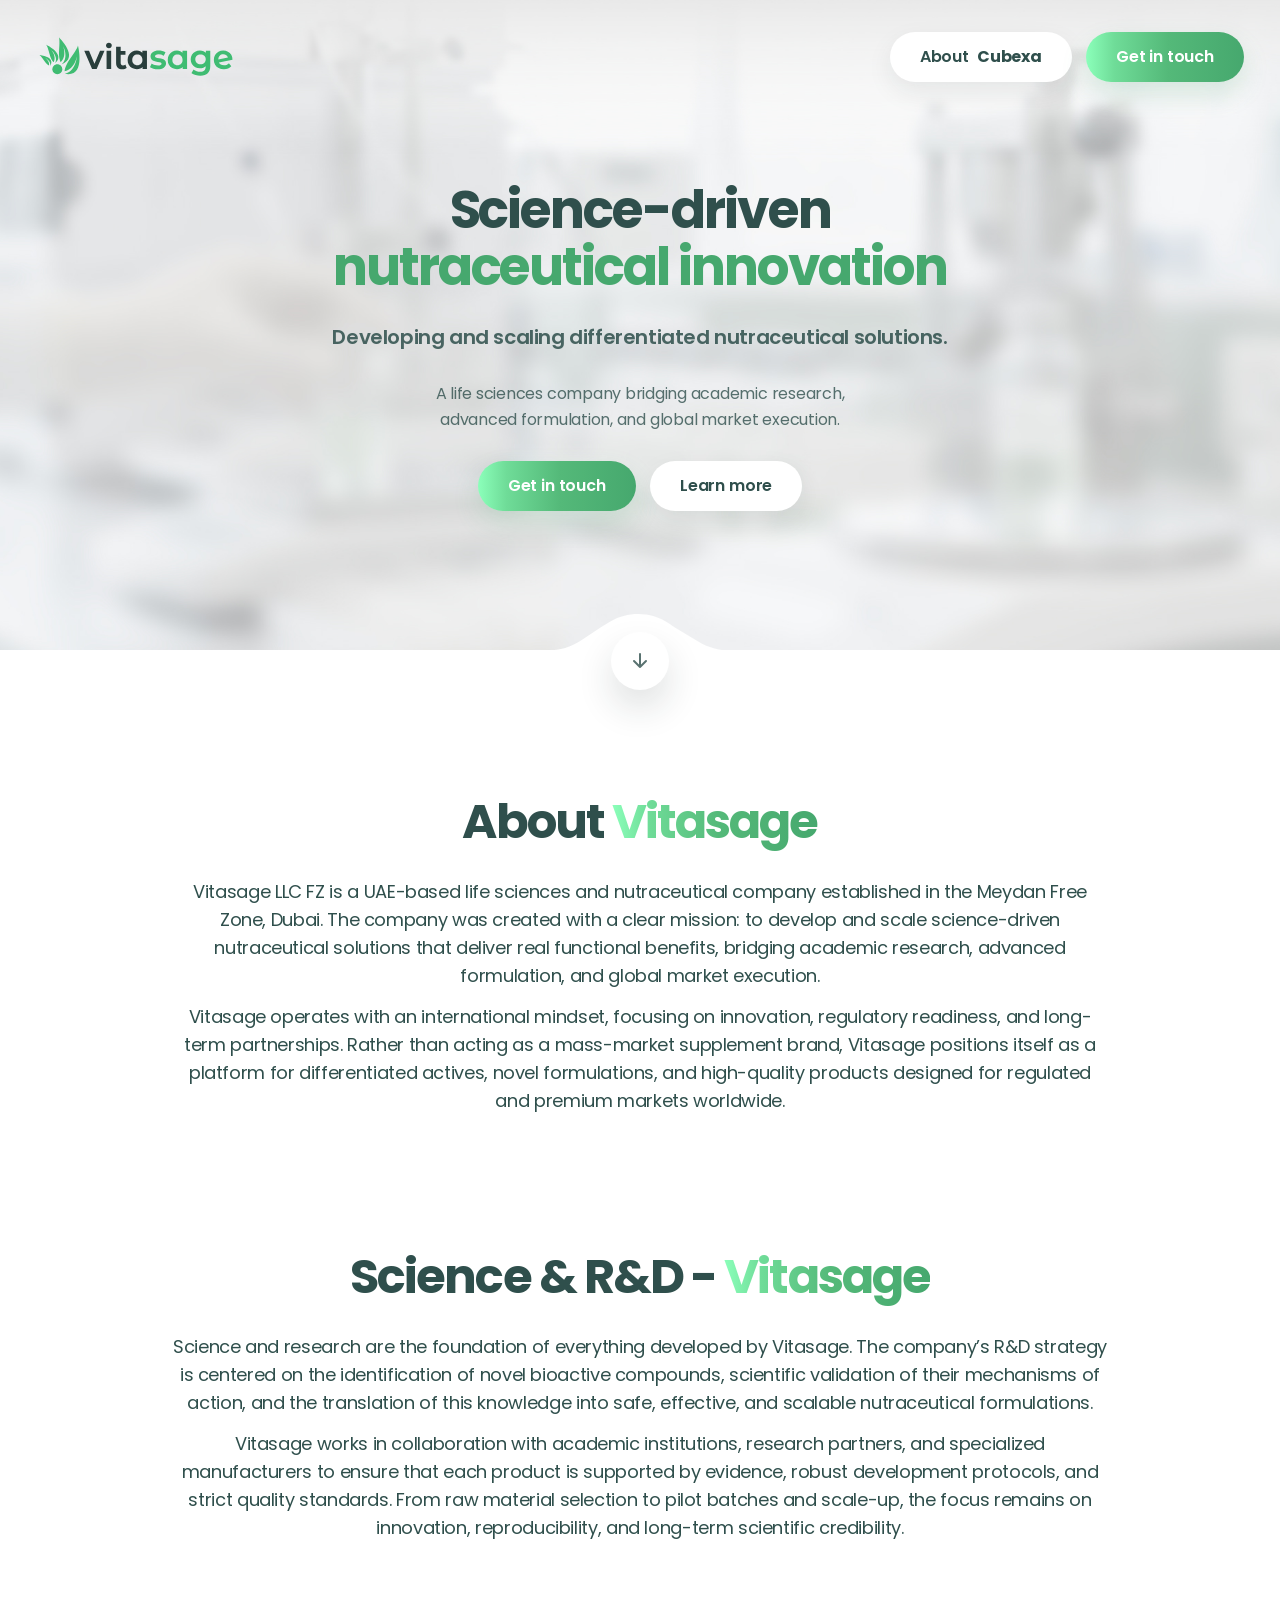
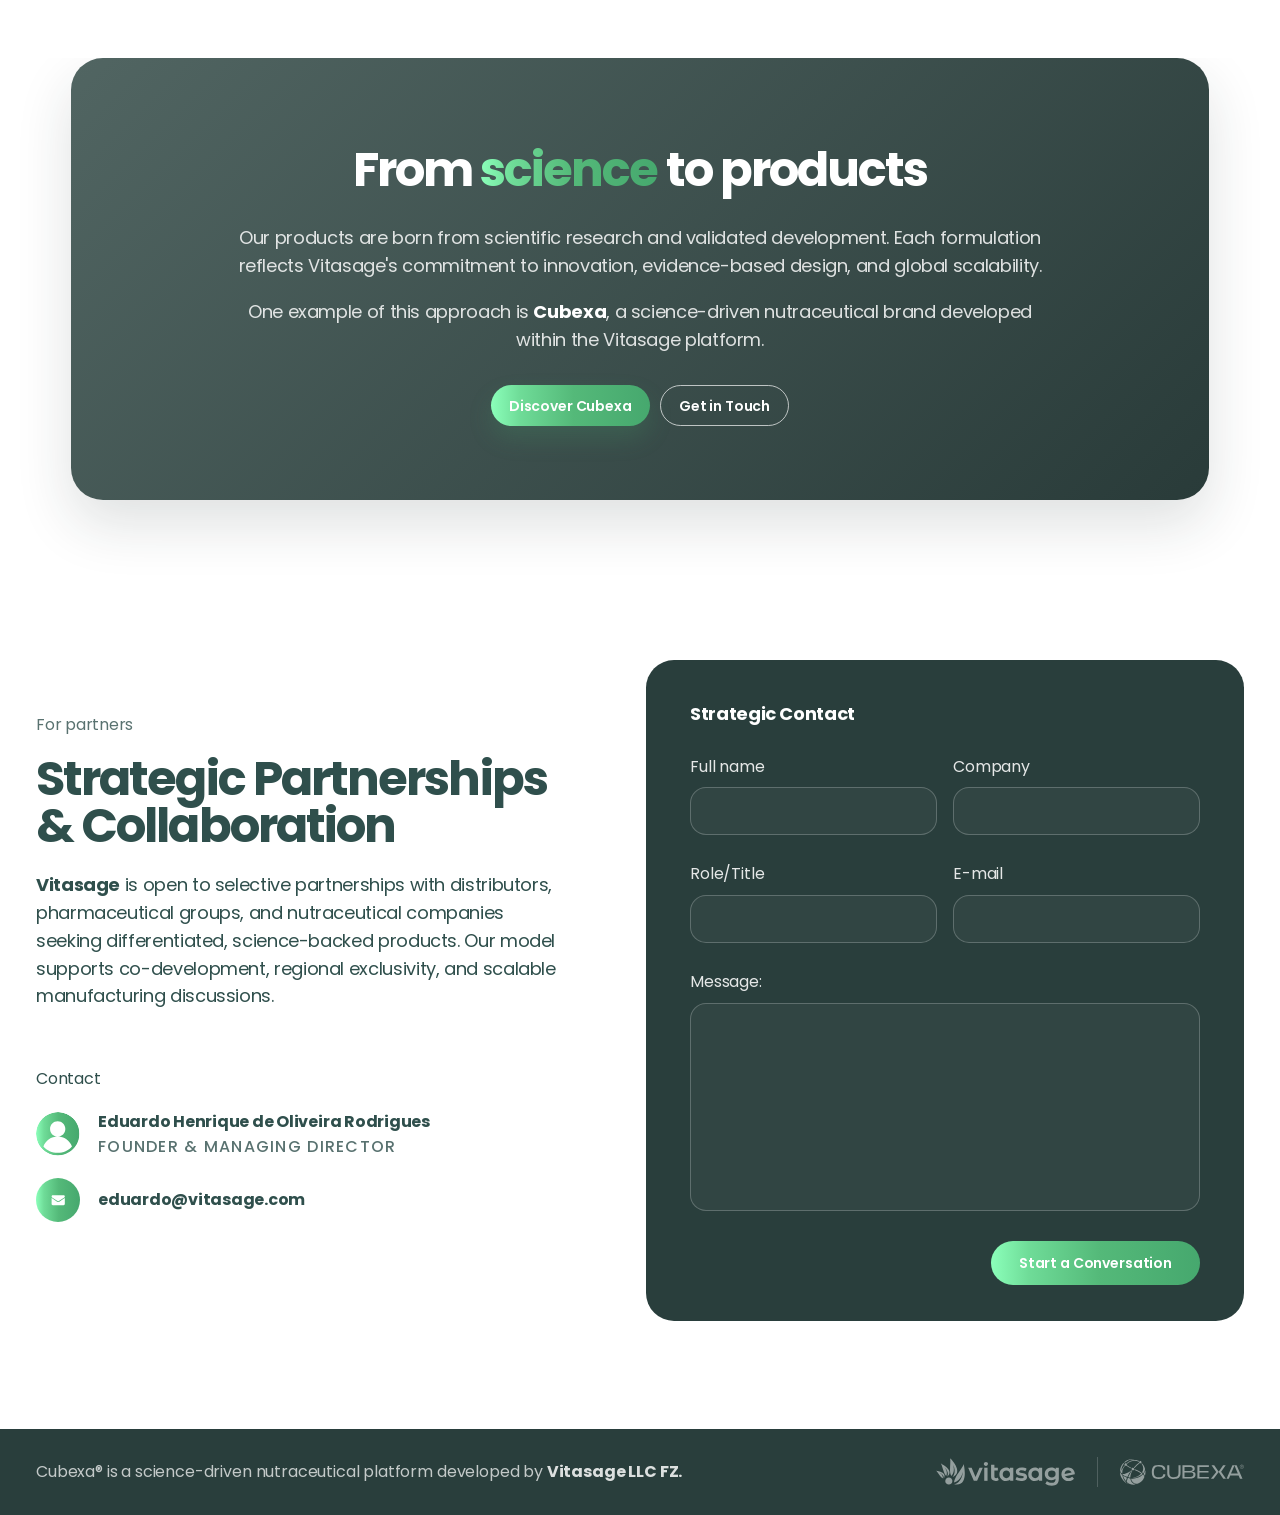
==== commit a9d7e85d: "ajuste divider" ====
--- a/index2.html
+++ b/index2.html
@@ -73,7 +73,7 @@
           >
             <path
               d="M0 46.4089H24.9591C36.6972 46.4089 48.1738 42.9413 57.9479 36.4413L77.8521 23.2045L86.9134 17.8335C105.289 6.9417 128.293 7.60293 146.013 19.5323L151.467 23.2045L176.051 37.9362C185.303 43.4805 195.887 46.4089 206.673 46.4089H234V110H0V46.4089Z"
-              fill="currentColor"
+              fill="#FFFFFF"
             />
           </svg>
           <div class="hero-divider__circle">
--- a/styles2.css
+++ b/styles2.css
@@ -252,12 +252,14 @@
   --hero-divider-circle-size: 58px;
   position: absolute;
   top: 0;
-  left: 50%;
+  left: 0;
+  right: 0;
   width: var(--hero-divider-width);
   height: var(--hero-divider-height);
+  margin-left: auto;
+  margin-right: auto;
   z-index: 2;
-  color: #ffffff;
-  transform: translate3d(-50%, var(--hero-divider-offset-y), 0);
+  transform: translateY(var(--hero-divider-offset-y));
   pointer-events: none;
 }
 
@@ -267,19 +269,25 @@
   height: 100%;
 }
 
+.hero-divider__shape path {
+  fill: #ffffff;
+}
+
 .hero-divider__circle {
   position: absolute;
   top: var(--hero-divider-circle-top);
-  left: 50%;
+  left: 0;
+  right: 0;
   display: grid;
   place-items: center;
   width: var(--hero-divider-circle-size);
   height: var(--hero-divider-circle-size);
+  margin-left: auto;
+  margin-right: auto;
   border-radius: 50%;
   background: var(--color-surface-strong);
   color: rgba(47, 79, 76, 0.8);
   box-shadow: 0 18px 36px rgba(27, 43, 40, 0.14);
-  transform: translateX(-50%);
   animation: hero-divider-float 3.6s ease-in-out infinite;
   pointer-events: auto;
 }
@@ -293,12 +301,12 @@
 @keyframes hero-divider-float {
   0%,
   100% {
-    transform: translateX(-50%) translateY(0);
+    transform: translateY(0);
     box-shadow: 0 14px 34px rgba(27, 43, 40, 0.12);
   }
 
   50% {
-    transform: translateX(-50%) translateY(4px);
+    transform: translateY(4px);
     box-shadow: 0 18px 38px rgba(27, 43, 40, 0.16);
   }
 }
